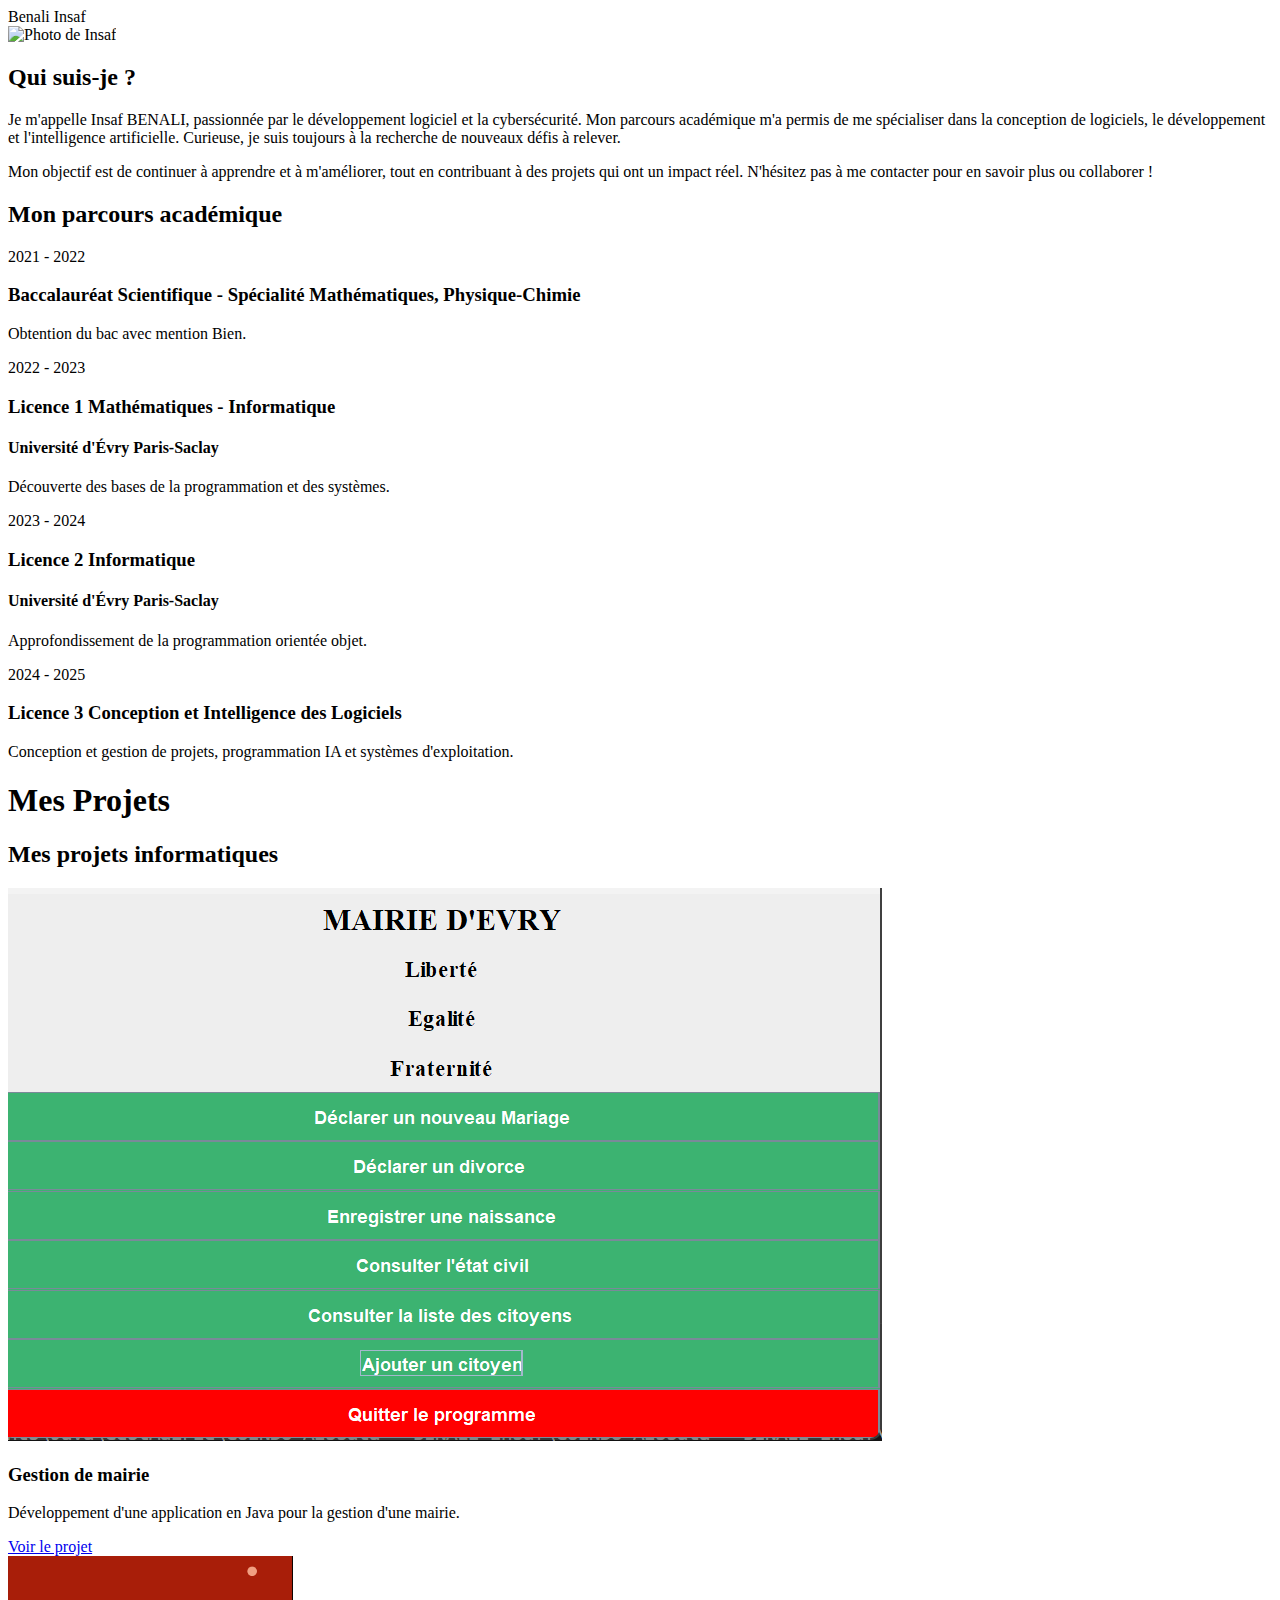
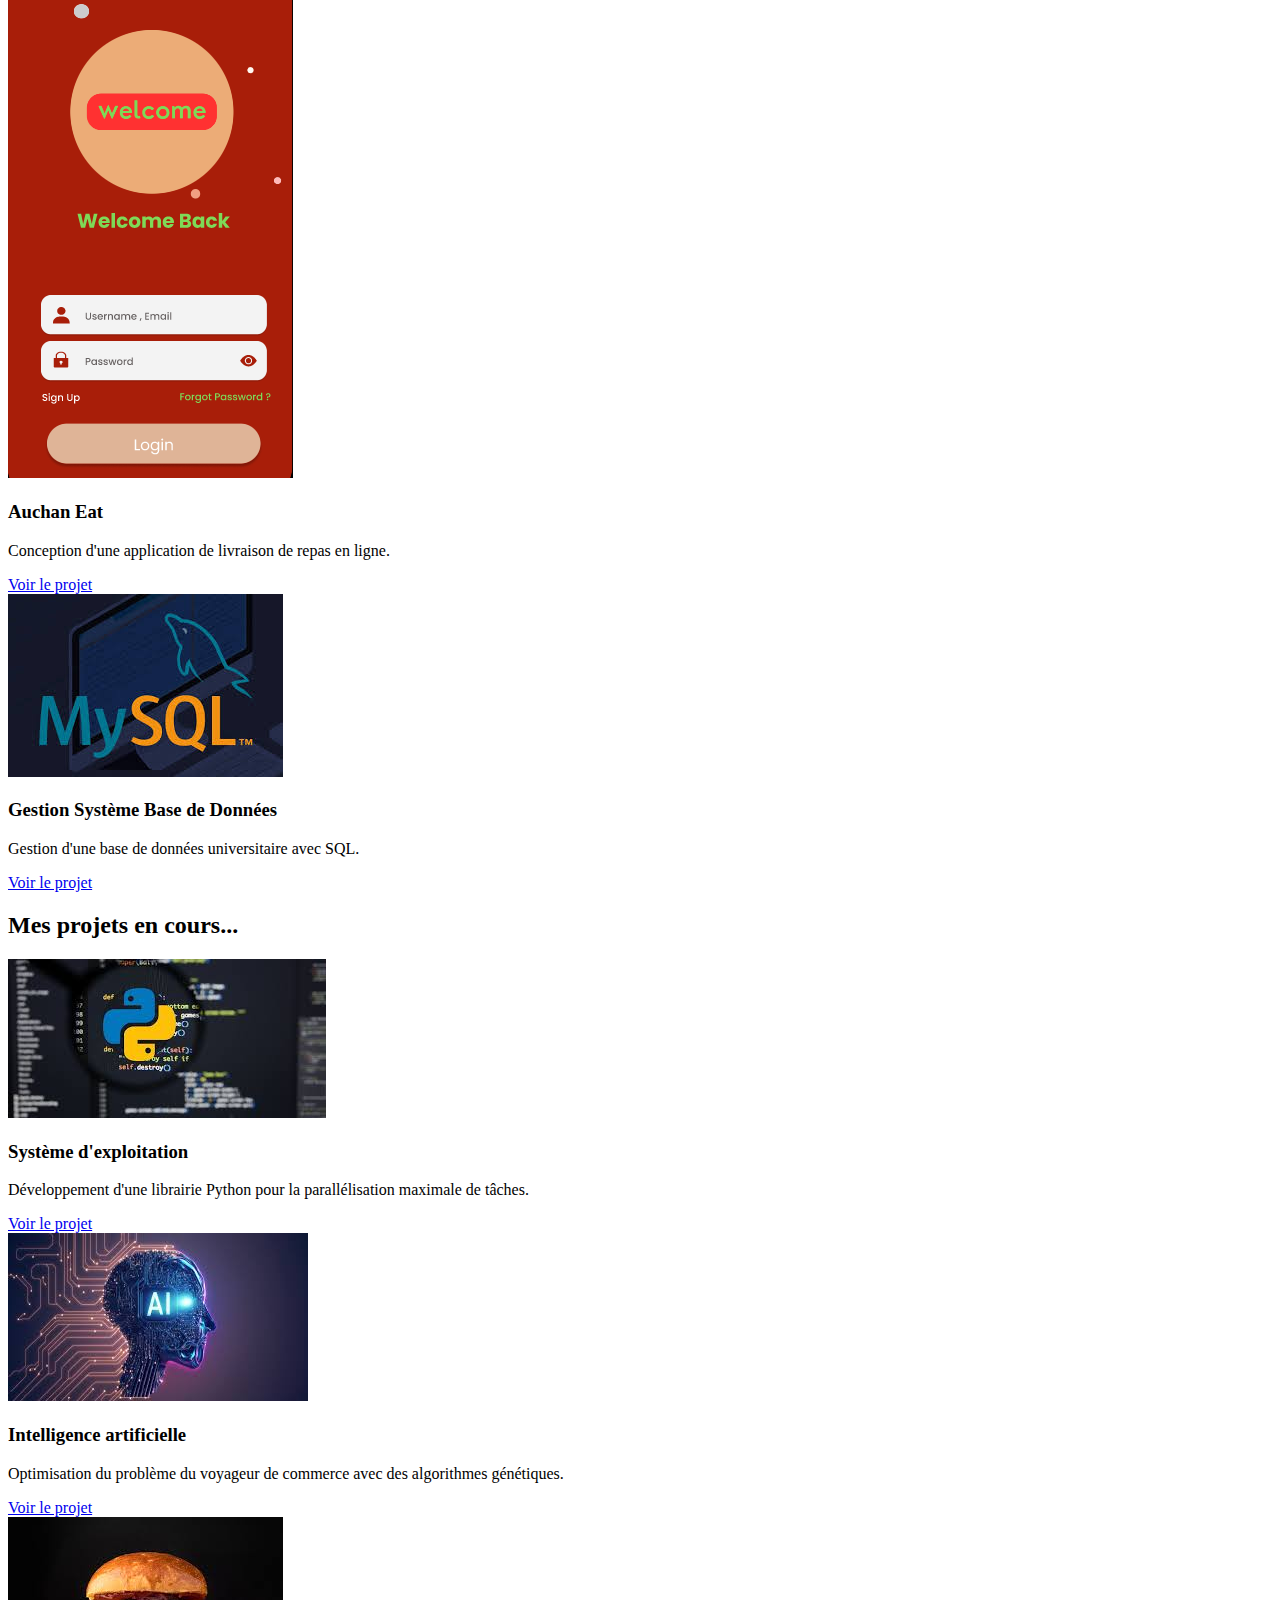
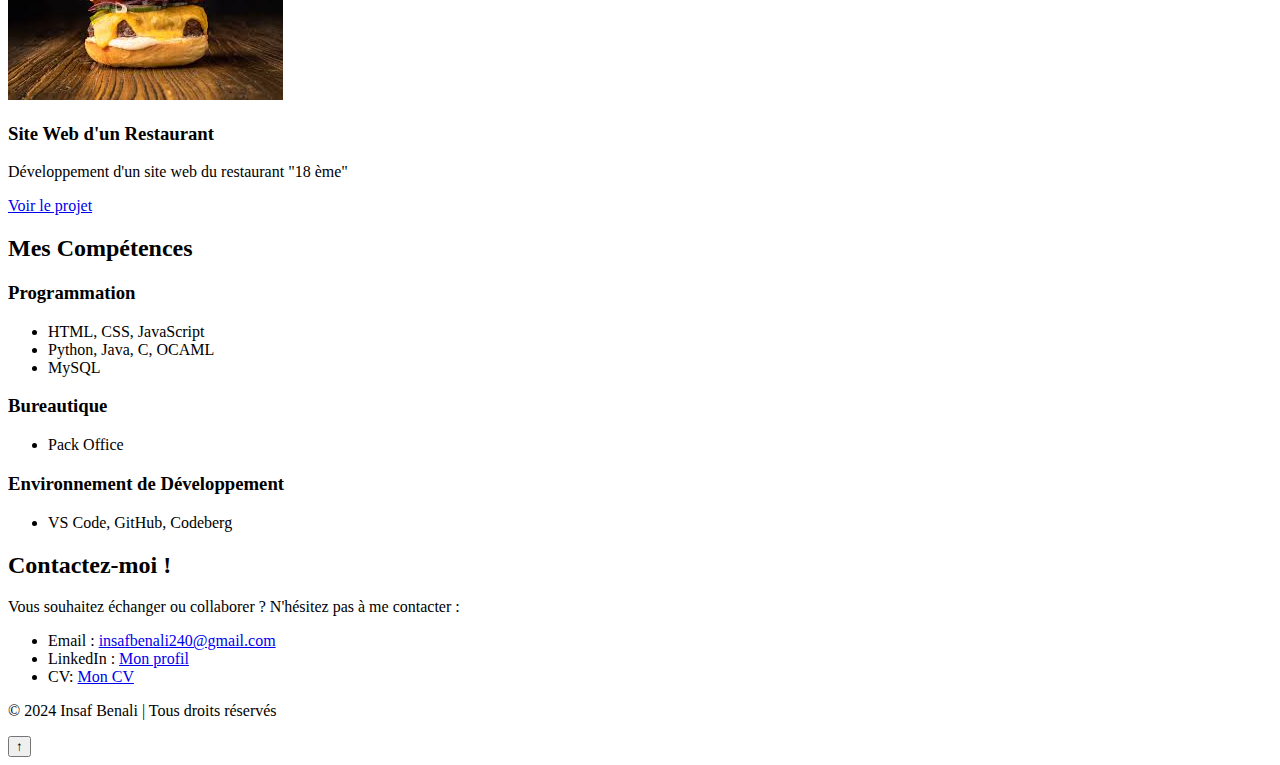
==== index.html @ a53209b0 "Add files via upload" ====
<!DOCTYPE html>
<html lang="fr">
<head>
    <meta charset="UTF-8">
    <meta name="viewport" content="width=device-width, initial-scale=1.0">
    <title>Portfolio - Insaf Benali</title>
    <link rel="stylesheet" href="style.css">
</head>
<body>
    <header>Benali Insaf</header>
    
    <section class="about reveal">
        <div class="about-container">
            <img src="images/moi.jpg" alt="Photo de Insaf" class="profile-img">
            <div class="about-text">
                <h2>Qui suis-je ?</h2>
                <p>Je m'appelle Insaf BENALI, passionnée par le développement logiciel et la cybersécurité. Mon parcours académique m'a permis de me spécialiser dans la conception de logiciels, le développement et l'intelligence artificielle. Curieuse, je suis toujours à la recherche de nouveaux défis à relever.</p>
                <p>Mon objectif est de continuer à apprendre et à m'améliorer, tout en contribuant à des projets qui ont un impact réel. N'hésitez pas à me contacter pour en savoir plus ou collaborer !</p>
            </div>
        </div>
    </section>
    
    <section class="timeline reveal">
        <h2>Mon parcours académique</h2>
        <div class="timeline-container">
            <div class="timeline-item">
                <div class="timeline-date">2021 - 2022</div>
                <div class="timeline-content">
                    <h3>Baccalauréat Scientifique - Spécialité Mathématiques, Physique-Chimie</h3>
                    <p>Obtention du bac avec mention Bien.</p>
                </div>
            </div>
            <div class="timeline-item">
                <div class="timeline-date">2022 - 2023</div>
                <div class="timeline-content">
                    <h3>Licence 1 Mathématiques - Informatique</h3>
                    <h4>Université d'Évry Paris-Saclay</h4>
                    <p>Découverte des bases de la programmation et des systèmes.</p>
                </div>
            </div>
            <div class="timeline-item">
                <div class="timeline-date">2023 - 2024</div>
                <div class="timeline-content">
                    <h3>Licence 2 Informatique</h3>
                    <h4>Université d'Évry Paris-Saclay</h4>
                    <p>Approfondissement de la programmation orientée objet.</p>
                </div>
            </div>
            <div class="timeline-item">
                <div class="timeline-date">2024 - 2025</div>
                <div class="timeline-content">
                    <h3>Licence 3 Conception et Intelligence des Logiciels</h3>
                    <p>Conception et gestion de projets, programmation IA et systèmes d'exploitation.</p>
                </div>
            </div>
        </div>
    </section>
    
    <section class="projects reveal">
        <h1>Mes Projets</h1>
        <h2>Mes projets informatiques</h2>
        <div class="projects-container">
            <div class="project-card reveal">
                <img src="project-image/mairie_project.png" alt="Gestion de mairie" class="project-image">
                <div class="project-info">
                    <h3>Gestion de mairie</h3>
                    <p>Développement d'une application en Java pour la gestion d'une mairie.</p>
                    <a href="mairie.html" class="project-link">Voir le projet</a>
                </div>
            </div>
            <div class="project-card reveal">
                <img src="project-image/Auchan_Eat.png" alt="Auchan Eat" class="project-image">
                <div class="project-info">
                    <h3>Auchan Eat</h3>
                    <p>Conception d'une application de livraison de repas en ligne.</p>
                    <a href="auchanEat.html" class="project-link">Voir le projet</a>
                </div>
            </div>
            <div class="project-card reveal">
                <img src="project-image/base_donne.jpeg" alt="Gestion SGBD" class="project-image">
                <div class="project-info">
                    <h3>Gestion Système Base de Données</h3>
                    <p>Gestion d'une base de données universitaire avec SQL.</p>
                    <a href="BDD.html" class="project-link">Voir le projet</a>
                </div>
            </div>
        </div>
    
    
        <div class="projects-cours reveal">
            <h2>Mes projets en cours...</h2>
            <div class="projects-container">
                <div class="project-card reveal">
                    <img src="project-image/python.jpeg" alt="Système Exploitation" class="project-image">
                    <div class="project-info">
                        <h3>Système d'exploitation</h3>
                        <p>Développement d'une librairie Python pour la parallélisation maximale de tâches.</p>
                        <a href="SEProjet.html" class="project-link">Voir le projet</a>
                    </div>
                </div>
                <div class="project-card reveal">
                    <img src="project-image/IA.jpeg" alt="Voyageur de commerce" class="project-image">
                    <div class="project-info">
                        <h3>Intelligence artificielle</h3>
                        <p>Optimisation du problème du voyageur de commerce avec des algorithmes génétiques.</p>
                        <a href="IAProjet.html" class="project-link">Voir le projet</a>
                    </div>
                </div>
                <div class="project-card reveal">
                    <img src="project-image/resto.jpeg" alt="Restaurant" class="project-image">
                    <div class="project-info">
                        <h3>Site Web d'un Restaurant</h3>
                        <p>Développement d'un site web du restaurant "18 ème"</p>
                        <a href="RestaurantSite.html" class="project-link">Voir le projet</a>
                    </div>
                </div>
            </div>
        </div>
    </section>
    <section class="skills">
        <h2>Mes Compétences</h2>
        <h3>Programmation</h3>
        <ul>
            <li>HTML, CSS, JavaScript</li>
            <li>Python, Java, C, OCAML</li>
            <li>MySQL</li>
        </ul>
        <h3>Bureautique</h3>
        <ul>
            <li>Pack Office</li>
        </ul>
        <h3>Environnement de Développement</h3>
        <ul>
            <li>VS Code, GitHub, Codeberg</li>
        </ul>
    </section>
    
    
    <footer>
        <h2>Contactez-moi !</h2>
        <p>Vous souhaitez échanger ou collaborer ? N'hésitez pas à me contacter :</p>
        <ul>
            <li>Email : <a href="mailto:insafbenali240@gmail.com">insafbenali240@gmail.com</a></li>
            <li>LinkedIn : <a href="https://www.linkedin.com/in/insaf-benali-042b09331/" target="_blank">Mon profil</a></li>
            <!--<li>GitHub : <a href="https://github.com/ton_utilisateur" target="_blank">Mon GitHub</a></li>-->
            <li>CV: <a href="project-image/Curriculum_Vitae_Benali_Insaf[1].pdf">Mon CV</a></li> 
        </ul>
        <p>&copy; 2024 Insaf Benali | Tous droits réservés</p>
    </footer>
    
    <button id="scrollToTop">↑</button>
    <script src="script.js"></script>
</body>
</html>
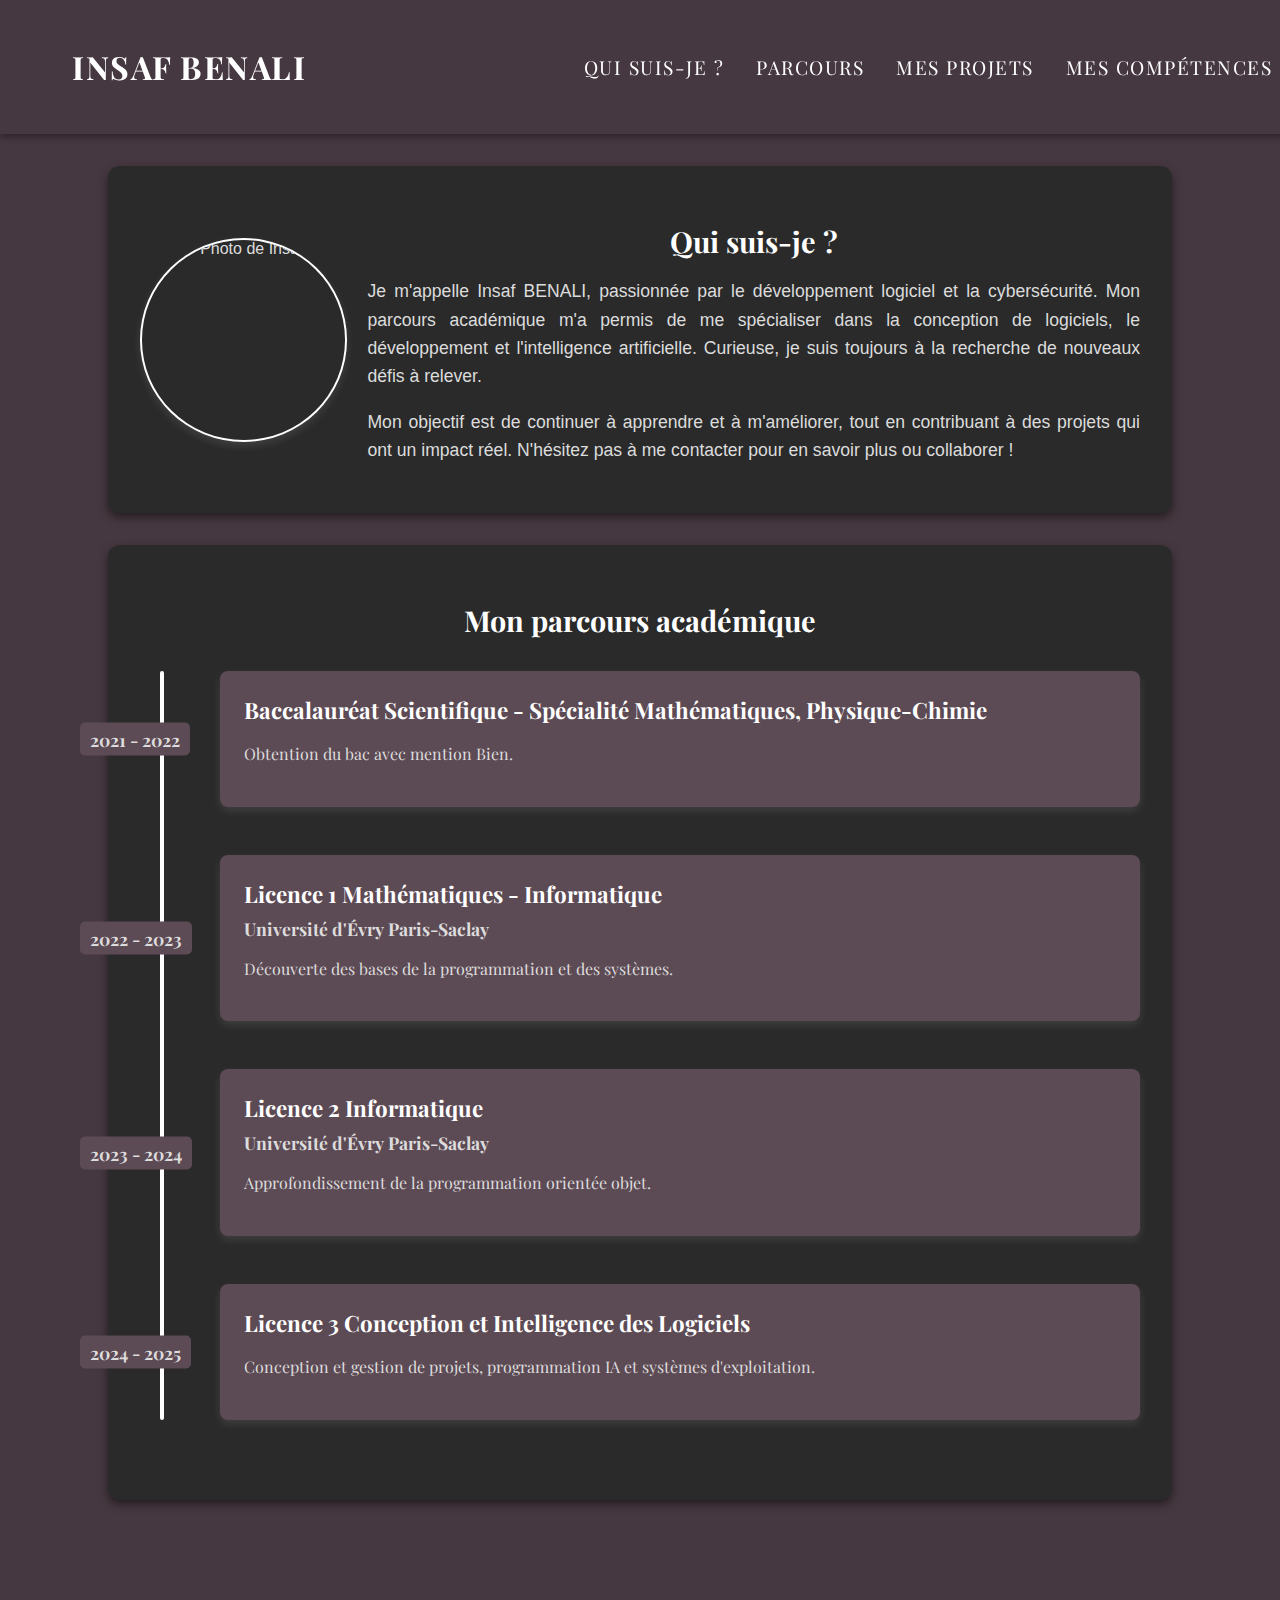
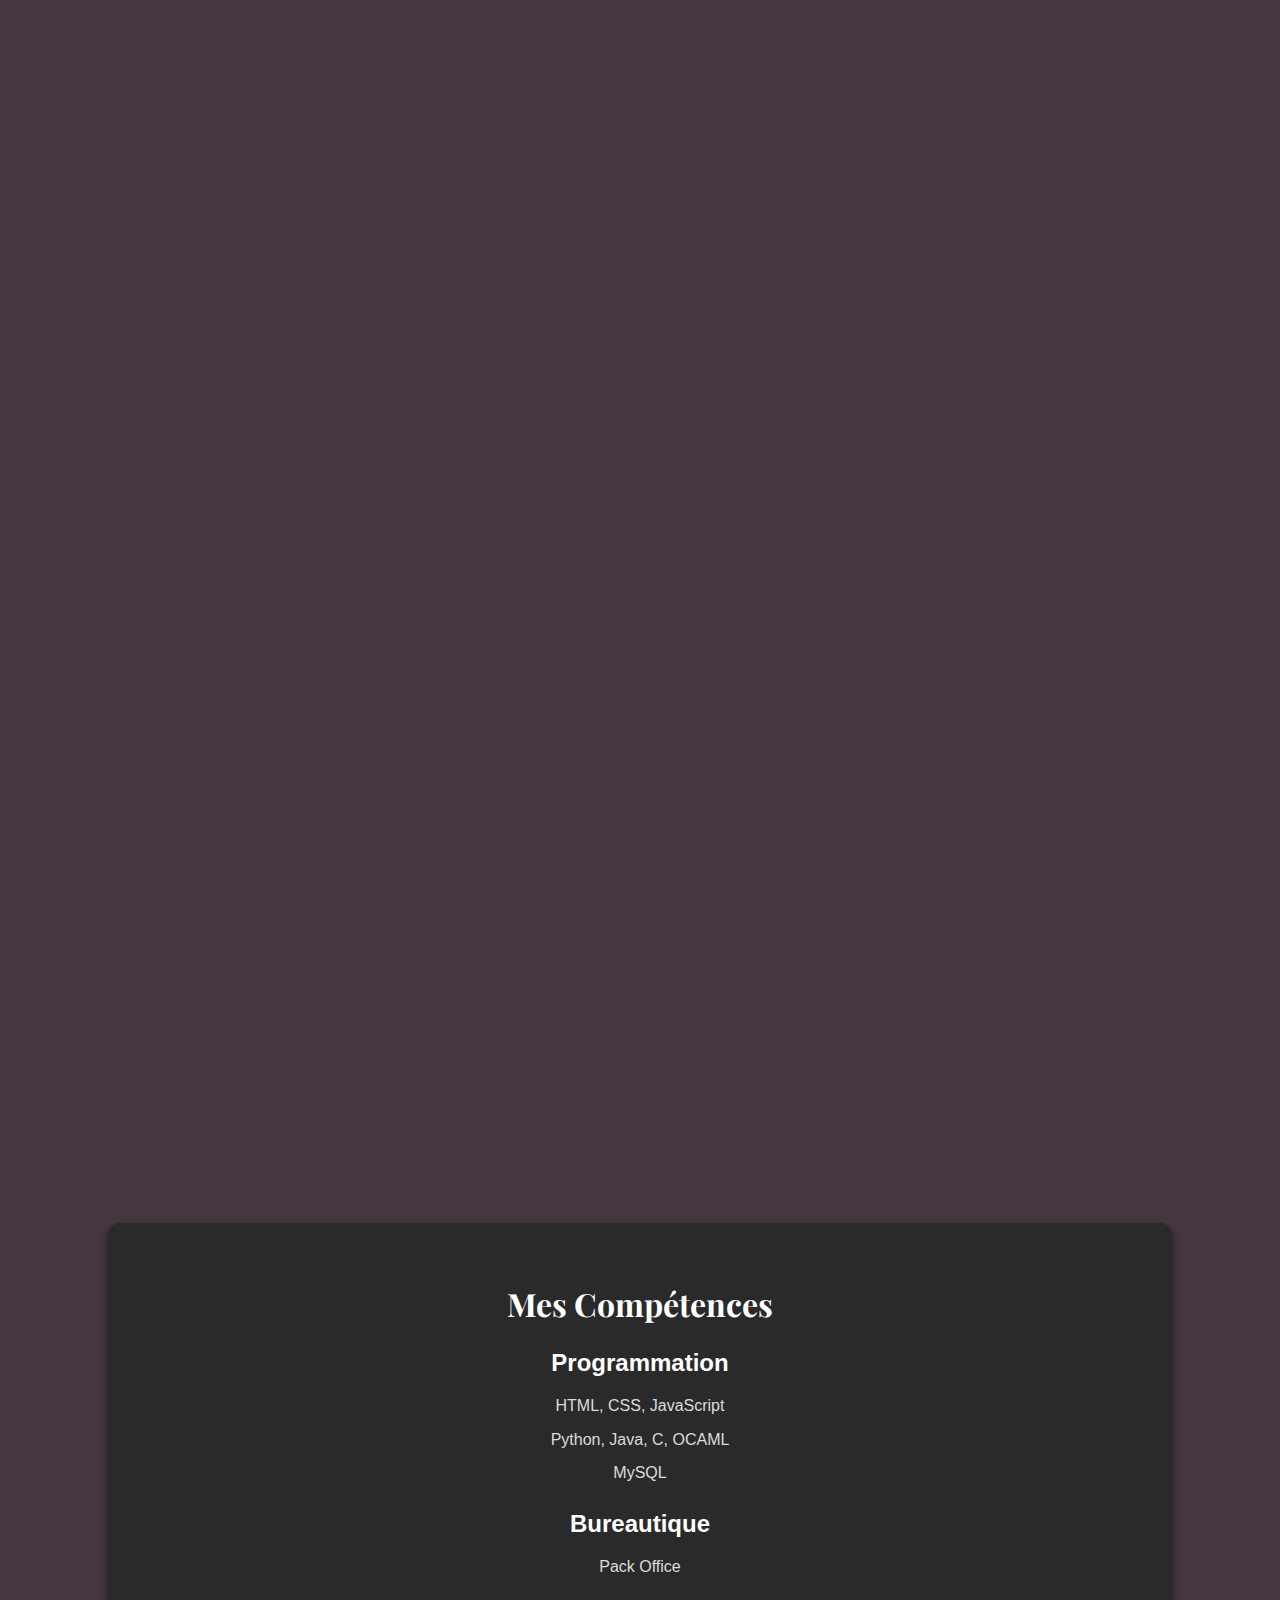
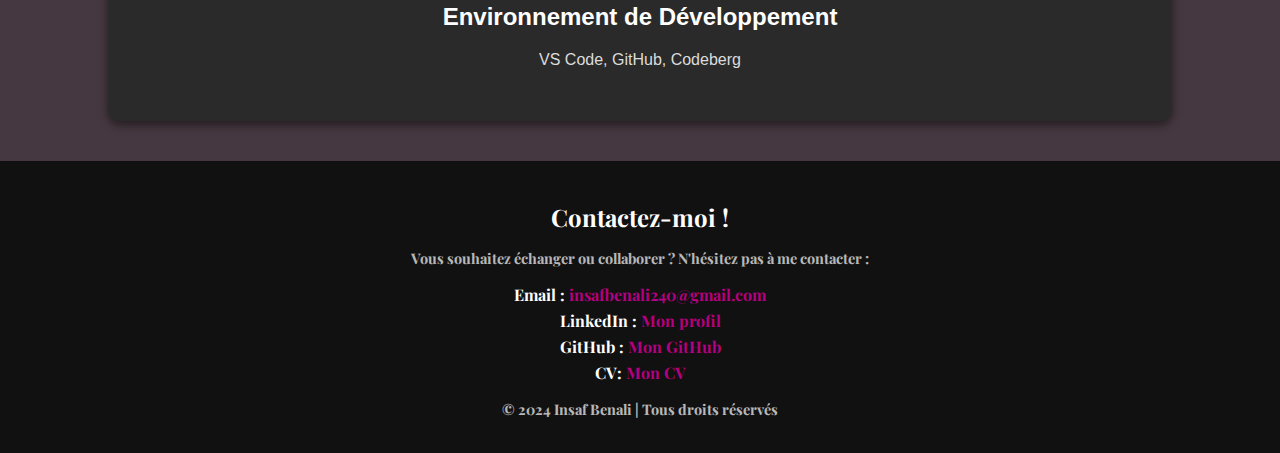
==== commit 35ba13b2: "Add files via upload" ====
--- a/index.html
+++ b/index.html
@@ -7,9 +7,20 @@
     <link rel="stylesheet" href="style.css">
 </head>
 <body>
-    <header>Benali Insaf</header>
+    <header>
+        <nav>
+            <h1 class="logo">Insaf Benali</h1>
+            <div class="onglets" id="menu">
+                <a href="#about">Qui suis-je ? </a>
+                <a href="#timeline">Parcours</a>
+                <a href="#Projects">Mes projets</a>
+                <a href="#Skills">Mes compétences</a>
+            </div>
+            <div class="menu-toggle" onclick="toggleMenu()">☰</div>
+        </nav>  
+    </header>
     
-    <section class="about reveal">
+    <section class="about reveal" id = "about">
         <div class="about-container">
             <img src="images/moi.jpg" alt="Photo de Insaf" class="profile-img">
             <div class="about-text">
@@ -20,7 +31,7 @@
         </div>
     </section>
     
-    <section class="timeline reveal">
+    <section class="timeline reveal" id="timeline">
         <h2>Mon parcours académique</h2>
         <div class="timeline-container">
             <div class="timeline-item">
@@ -56,7 +67,7 @@
         </div>
     </section>
     
-    <section class="projects reveal">
+    <section class="projects reveal" id="Projects">
         <h1>Mes Projets</h1>
         <h2>Mes projets informatiques</h2>
         <div class="projects-container">
@@ -117,7 +128,7 @@
             </div>
         </div>
     </section>
-    <section class="skills">
+    <section class="skills" id="Skills">
         <h2>Mes Compétences</h2>
         <h3>Programmation</h3>
         <ul>
@@ -142,8 +153,8 @@
         <ul>
             <li>Email : <a href="mailto:insafbenali240@gmail.com">insafbenali240@gmail.com</a></li>
             <li>LinkedIn : <a href="https://www.linkedin.com/in/insaf-benali-042b09331/" target="_blank">Mon profil</a></li>
-            <!--<li>GitHub : <a href="https://github.com/ton_utilisateur" target="_blank">Mon GitHub</a></li>-->
-            <li>CV: <a href="project-image/Curriculum_Vitae_Benali_Insaf[1].pdf">Mon CV</a></li> 
+            <li>GitHub : <a href="https://github.com/nsf212" target="_blank">Mon GitHub</a></li>
+            <li>CV: <a href="project-image/Curriculum_Vitae_Benali_Insaf_ecole.pdf">Mon CV</a></li> 
         </ul>
         <p>&copy; 2024 Insaf Benali | Tous droits réservés</p>
     </footer>
@@ -151,4 +162,4 @@
     <button id="scrollToTop">↑</button>
     <script src="script.js"></script>
 </body>
-</html>+</htm--- a/style.css
+++ b/style.css
@@ -0,0 +1,432 @@
+/* Importation d'une police élégante */
+@import url('https://fonts.googleapis.com/css2?family=Playfair+Display:wght@500&display=swap');
+
+/* Style global */
+body {
+    background-color: #463840; /* Fond foncé */
+    color: #dcdcdc; /* Texte gris clair */
+    font-family: 'Arial', sans-serif;
+    margin: 0;
+    padding: 0;
+    text-align: center;
+}
+
+/* En-tête */
+/* Style général du header */
+header {
+    background-color: #463840;
+    color: #ffffff;
+    font-family: 'Playfair Display', serif;
+    padding: 1.5rem 2rem;
+    text-transform: uppercase;
+    letter-spacing: 1.5px;
+    box-shadow: 0 4px 6px rgba(0, 0, 0, 0.3);
+    position: sticky;
+    top: 0;
+    width: 100%;
+    z-index: 1000;
+}
+
+/* Barre de navigation */
+nav {
+    display: flex;
+    justify-content: space-between;
+    align-items: center;
+    max-width: 1200px;
+    margin: 0 auto;
+}
+
+/* Logo */
+.logo {
+    font-size: 2rem;
+    font-weight: bold;
+}
+
+/* Onglets de navigation */
+.onglets {
+    display: flex;
+    gap: 2rem;
+}
+
+.onglets a {
+    text-decoration: none;
+    color: white;
+    font-size: 1.2rem;
+    transition: color 0.3s;
+}
+
+.onglets a:hover {
+    color: #f4b860;
+}
+
+/* Menu hamburger */
+.menu-toggle {
+    font-size: 2rem;
+    cursor: pointer;
+    display: none; /* Caché sur desktop */
+}
+
+/* Responsive Design */
+@media (max-width: 768px) {
+    .onglets {
+        display: none;
+        flex-direction: column;
+        position: absolute;
+        top: 70px;
+        right: 0;
+        background: #463840;
+        width: 100%;
+        text-align: center;
+        padding: 1rem 0;
+    }
+
+    .onglets a {
+        display: block;
+        padding: 1rem;
+    }
+
+    .menu-toggle {
+        display: block;
+    }
+    
+    .onglets.active {
+        display: flex;
+    }
+}
+
+/* Sections générales */
+section {
+    background-color: #2a2a2a; /* Fond sombre */
+    border-radius: 12px; /* Coins arrondis */
+    padding: 2rem; /* Espace intérieur pour aérer le contenu */
+    max-width: 1000px; /* Largeur maximale de chaque section */
+    margin: 2rem auto; /* Marge pour centrer la section et espacer entre elles */
+    box-shadow: 0 4px 10px rgba(0, 0, 0, 0.5); /* Ombre pour l'effet 3D */
+}
+
+
+
+/* Titres des sections */
+section h2,section h1{
+    color: #ffffff;
+    font-size: 1.8rem;
+    font-family: 'Playfair Display', serif;
+    margin-bottom: 1rem;
+}
+
+/* Texte des sections */
+section p {
+    font-size: 1.1rem;
+    line-height: 1.6;
+    text-align: justify;
+}
+
+/* Section "Qui suis-je ?" */
+.about-container {
+    display: flex;
+    align-items: center;
+    gap: 20px;
+}
+
+/* Image de profil */
+.profile-img {
+    width:600px;
+    height: 200px;
+    border-radius: 50%;
+    object-fit: cover;
+    border: 2px solid #ffffff;
+    box-shadow: 0 4px 8px rgba(255, 255, 255, 0.1);
+}
+
+/* Pied de page */
+footer {
+    background-color: #5c4a54;
+    padding: 1.5rem;
+    color: #dcdcdc;
+    font-size: 1.2rem;
+    font-family: 'Playfair Display', serif;
+    font-weight: bold;
+    margin-top: 2rem;
+}
+/* Section Timeline */
+.timeline {
+    background-color: #2a2a2a; /* Fond sombre */
+    border-radius: 12px; /* Coins arrondis */
+    padding: 2rem; /* Espace intérieur pour aérer le contenu */
+    max-width: 1000px; /* Largeur maximale de chaque section */
+    margin: 2rem auto; /* Marge pour centrer la section et espacer entre elles */
+    box-shadow: 0 4px 10px rgba(0, 0, 0, 0.5); /* Ombre pour l'effet 3D */
+    background-color: #2a2a2a;
+    position: relative;
+    font-family: 'Playfair Display', serif;
+}
+
+/* Conteneur principal de la frise */
+.timeline-container {
+    position: relative;
+    margin: 2rem auto;
+    padding-left: 40px;
+}
+
+/* Ligne verticale de la frise */
+.timeline-container::before {
+    content: "";
+    position: absolute;
+    left: 20px;
+    top: 0;
+    width: 4px;
+    height: 100%;
+    background: #ffffff;
+    border-radius: 2px;
+}
+
+/* Élément de la frise */
+.timeline-item {
+    position: relative;
+    margin-bottom: 3rem;
+}
+
+/* Date des éléments */
+.timeline-date {
+    position: absolute;
+    left: -100px;
+    top: 50%;
+    transform: translateY(-50%);
+    font-size: 1.1rem;
+    color: #dcdcdc;
+    font-weight: bold;
+    background-color: #5c4a54;
+    padding: 5px 10px;
+    border-radius: 5px;
+}
+
+/* Contenu des éléments */
+.timeline-content {
+    background: #5c4a54;
+    padding: 1.5rem;
+    border-radius: 8px;
+    box-shadow: 0 4px 8px rgba(255, 255, 255, 0.1);
+    text-align: left;
+    max-width: 900px;
+    margin-left: 40px;
+}
+
+/* Titres des éléments */
+.timeline-content h3 {
+    margin: 0;
+    color: #ffffff;
+    font-size: 1.4rem;
+}
+
+/* Sous-titres des éléments */
+.timeline-content h4 {
+    margin: 0.5rem 0;
+    color: #dcdcdc;
+    font-size: 1.1rem;
+}
+
+/* Texte des éléments */
+.timeline-content p {
+    font-size: 1rem;
+    color: #dcdcdc;
+}
+
+/* Effet hover sur les éléments de la frise */
+.timeline-item:hover .timeline-content {
+    background-color: #463840;
+    box-shadow: 0 4px 10px rgba(255, 255, 255, 0.3);
+    transition: background-color 0.3s ease, box-shadow 0.3s ease;
+}
+/* Section des projets */
+.projects {
+    background-color: #2a2a2a; /* Fond sombre */
+    border-radius: 12px; /* Coins arrondis */
+    padding: 2rem; /* Espace intérieur pour aérer le contenu */
+    max-width: 1000px; /* Ajustement de la largeur */
+    margin: 2rem auto;
+    box-shadow: 0 4px 10px rgba(0, 0, 0, 0.5);
+    font-family: 'Playfair Display', serif;
+}
+
+/* Conteneur des projets */
+.projects-container {
+    display: flex;
+    flex-wrap: wrap;
+    justify-content: center; /* Centrer les projets */
+    gap: 2rem;
+    padding: 1rem;
+}
+.projects h1, .projects h2, .projects p {
+    color: #ffffff; /* Assurer que le texte est visible */
+    text-align: center;
+}
+
+
+/* Carte de projet */
+.project-card {
+    background-color: #5c4a54;
+    width: 30%;
+    border-radius: 12px;
+    box-shadow: 0 4px 8px rgba(0, 0, 0, 0.3);
+    overflow: hidden;
+    transition: transform 0.3s ease;
+    position: relative;
+}
+
+/* Image de chaque projet */
+.project-image {
+    width: 100%;
+    height: 200px;
+    object-fit: cover;
+}
+
+/* Infos sur chaque projet */
+.project-info {
+    padding: 1.5rem;
+    text-align: left;
+}
+
+/* Titre du projet */
+.project-info h3 {
+    color: #ffffff;
+    font-size: 1.4rem;
+    margin-bottom: 0.8rem;
+}
+
+/* Description du projet */
+.project-info p {
+    font-size: 1.1rem;
+    color: #dcdcdc;
+    margin-bottom: 1rem;
+}
+
+/* Lien vers le projet */
+.project-link {
+    color: #ffffff;
+    text-decoration: none;
+    background-color: #5c4a54;
+    padding: 0.6rem 1.2rem;
+    border-radius: 5px;
+    transition: background-color 0.3s ease;
+}
+
+/* Effet de survol sur la carte */
+.project-card:hover {
+    transform: scale(1.05);
+}
+
+/* Effet sur le lien au survol */
+.project-link:hover {
+    background-color: #463840;
+}
+html {
+    scroll-behavior: smooth;
+}
+/*Style du bouton */
+#scrollToTop {
+    position: fixed;
+    bottom: 20px;
+    right: 20px;
+    width: 40px;
+    height: 40px;
+    background-color: #333;
+    color: white;
+    border: none;
+    border-radius: 50%;
+    font-size: 18px;
+    cursor: pointer;
+    display: none;
+}
+
+#scrollToTop:hover {
+    background-color: #555;
+}
+
+.reveal {
+    opacity: 0;
+    transform: translateY(50px);
+    transition: opacity 0.6s ease-out, transform 0.6s ease-out;
+}
+
+.reveal.visible {
+    opacity: 1;
+    transform: translateY(0);
+}
+
+/* Section skills */
+.skills {
+    background-color: #2a2a2a;  
+    border-radius: 12px;  
+    padding: 2rem; 
+    max-width: 1000 px;  
+    margin: 2rem auto;  
+    box-shadow: 0 4px 10px rgba(0, 0, 0, 0.5);  
+}
+
+
+.skills h2 {
+    color: #ffffff;  
+    font-size: 2rem;  
+    margin-bottom: 1rem;  
+}
+
+
+.skills h3 {
+    color: #ffffff;  
+    font-size: 1.5rem;  
+    margin-top: 1.5rem;  
+    margin-bottom: 0.5rem;  
+}
+
+
+.skills ul {
+    list-style-type: none;  
+    padding-left: 0;  
+}
+
+
+.skills li {
+    color: #dcdcdc;  
+    font-size: 1rem;  
+    line-height: 1.6;  
+    margin-bottom: 0.5rem; 
+}
+
+footer {
+    background-color: #111;
+    color: #fff;
+    text-align: center;
+    padding: 20px;
+    margin-top: 40px;
+    font-size: 1rem;
+}
+
+footer h2 {
+    font-size: 1.5rem;
+    margin-bottom: 10px;
+}
+
+footer ul {
+    list-style: none;
+    padding: 0;
+}
+
+footer ul li {
+    margin: 5px 0;
+}
+
+footer a {
+    color: #b5007f;
+    text-decoration: none;
+    transition: color 0.3s ease;
+}
+
+footer a:hover {
+    color: #02d1c6;
+}
+
+footer p {
+    margin-top: 15px;
+    font-size: 0.9rem;
+    opacity: 0.7;
+}
